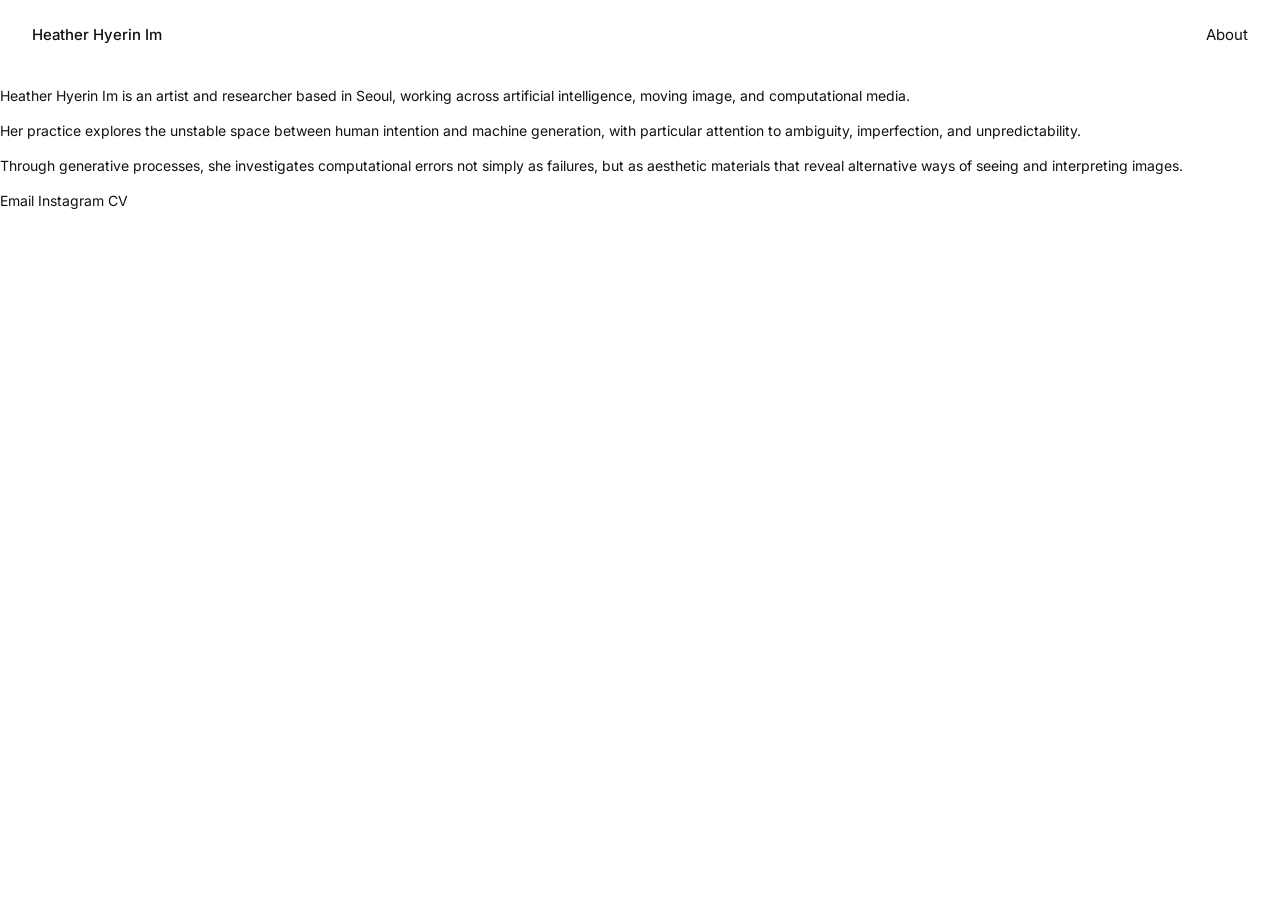
==== about.html @ bb5227f1 "Create about.html" ====
<!DOCTYPE html>
<html lang="en">

<head>
  <meta charset="UTF-8">
  <meta name="viewport" content="width=device-width, initial-scale=1.0">

  <title>About — Heather Hyerin Im</title>

  <link rel="preconnect" href="https://fonts.googleapis.com">
  <link rel="preconnect" href="https://fonts.gstatic.com" crossorigin>

  <link
    href="https://fonts.googleapis.com/css2?family=Inter:wght@400;500;600&display=swap"
    rel="stylesheet"
  >

  <link rel="stylesheet" href="style.css">
</head>

<body>

  <header class="site-header">
    <a href="index.html" class="site-name">
      Heather Hyerin Im
    </a>

    <nav>
      <a href="about.html">About</a>
    </nav>
  </header>


  <main class="about-page">

    <div class="about-text">

      <p>
        Heather Hyerin Im is an artist and researcher based in Seoul,
        working across artificial intelligence, moving image,
        and computational media.
      </p>

      <p>
        Her practice explores the unstable space between human intention
        and machine generation, with particular attention to ambiguity,
        imperfection, and unpredictability.
      </p>

      <p>
        Through generative processes, she investigates computational
        errors not simply as failures, but as aesthetic materials that
        reveal alternative ways of seeing and interpreting images.
      </p>

      <div class="about-links">
        <a href="mailto:YOUR_EMAIL">Email</a>
        <a href="YOUR_INSTAGRAM">Instagram</a>
        <a href="YOUR_CV">CV</a>
      </div>

    </div>

  </main>

</body>
</html>
---- style.css ----
/* GLOBAL */

* {
  box-sizing: border-box;
}
 
html {
  scroll-behavior: smooth;
}

body {
  margin: 0;
  padding: 0;

  background: #ffffff;
  color: #111111;

  font-family: 'Inter', sans-serif;
  font-size: 14px;
  line-height: 1.5;

  -webkit-font-smoothing: antialiased;
}

a {
  color: inherit;
  text-decoration: none;
}

a:hover {
  opacity: 0.5;
}


/* HEADER */

.site-header {
  display: flex;
  justify-content: space-between;
  align-items: center;

  padding: 24px 32px;

  font-size: 15px;
}

.site-name {
  font-weight: 500;
}

.site-header nav {
  display: flex;
  gap: 24px;
}


/* MAIN */

main {
  width: 100%;
}


/* PROJECT */

.project {
  padding: 70px 32px 100px;
}

.project-info {
  max-width: 650px;
  margin-bottom: 36px;
}

.project h2 {
  margin: 0 0 8px;

  font-size: 18px;
  font-weight: 500;
}

.project-medium {
  margin: 0 0 4px;
}

.project-year {
  margin: 0 0 24px;
}

.project-description {
  max-width: 600px;

  font-size: 14px;
  line-height: 1.65;
}


/* IMAGE GALLERY */

.project-gallery {
  display: grid;
  gap: 16px;

  width: 100%;
}

.project-gallery img {
  display: block;

  width: 100%;
  height: auto;
}

/* TWO IMAGES */

.two-columns {
  grid-template-columns: repeat(2, minmax(0, 1fr));
}

/* SINGLE IMAGE */

.single-column {
  grid-template-columns: 1fr;
}

.single-column img {
  max-width: 1100px;
}


/* FOOTER */

footer {
  padding: 60px 32px 30px;

  font-size: 12px;
  color: #666;
}


/* MOBILE */

@media (max-width: 768px) {

  .site-header {
    padding: 20px;
  }

  .project {
    padding: 55px 20px 70px;
  }

  .project-info {
    margin-bottom: 24px;
  }

  .two-columns {
    grid-template-columns: 1fr;
  }

  .project h2 {
    font-size: 17px;
  }

  footer {
    padding: 40px 20px;
  }

}
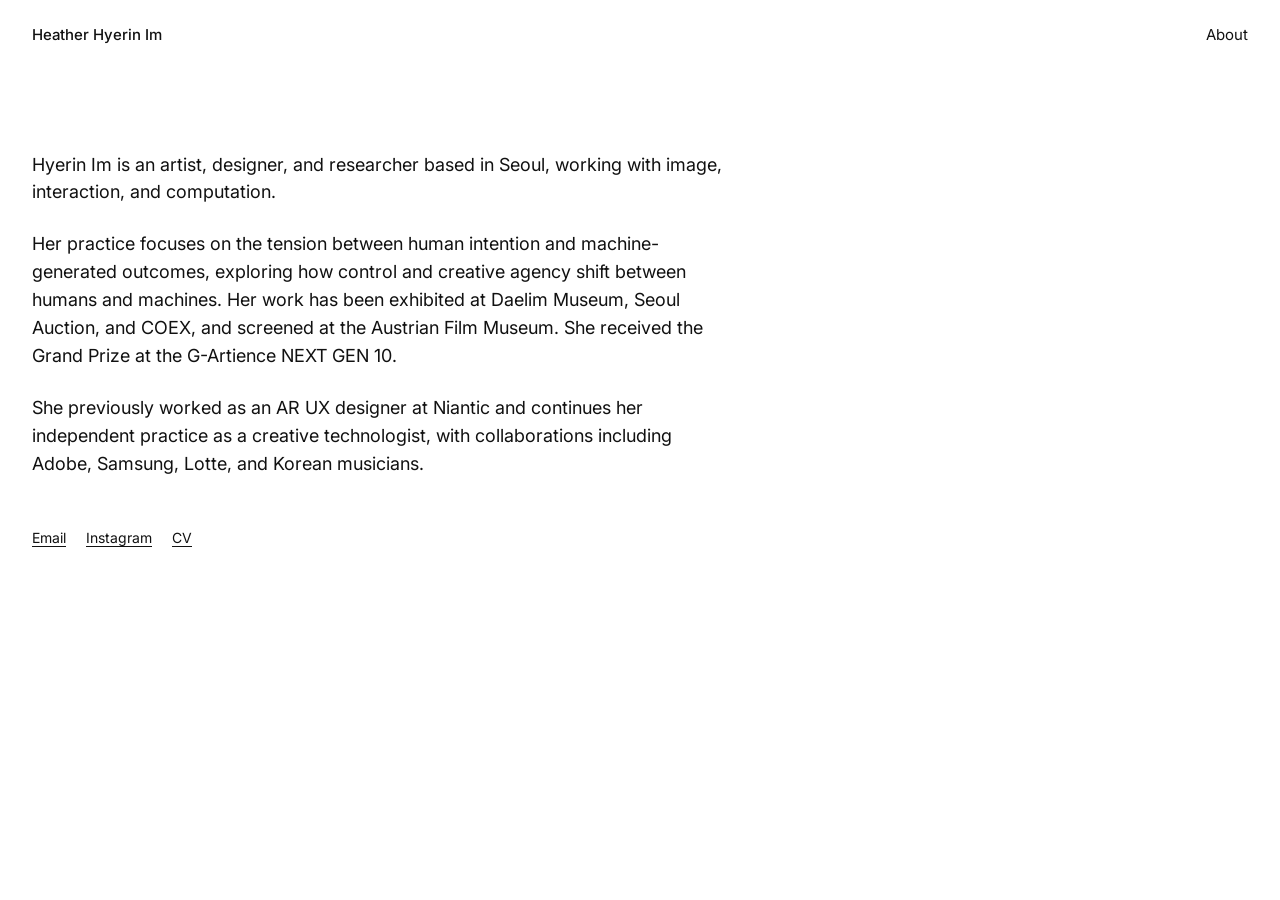
==== commit 8c8fcd53: "Update about.html" ====
--- a/about.html
+++ b/about.html
@@ -36,21 +36,22 @@
     <div class="about-text">
 
       <p>
-        Heather Hyerin Im is an artist and researcher based in Seoul,
-        working across artificial intelligence, moving image,
-        and computational media.
+        Hyerin Im is an artist, designer, and researcher based in Seoul, 
+        working with image, interaction, and computation.
       </p>
 
       <p>
-        Her practice explores the unstable space between human intention
-        and machine generation, with particular attention to ambiguity,
-        imperfection, and unpredictability.
+        Her practice focuses on the tension between human intention 
+        and machine-generated outcomes, exploring how control and creative agency 
+        shift between humans and machines. Her work has been exhibited at Daelim Museum, 
+        Seoul Auction, and COEX, and screened at the Austrian Film Museum. 
+        She received the Grand Prize at the G-Artience NEXT GEN 10.
       </p>
 
       <p>
-        Through generative processes, she investigates computational
-        errors not simply as failures, but as aesthetic materials that
-        reveal alternative ways of seeing and interpreting images.
+        She previously worked as an AR UX designer at Niantic and continues 
+        her independent practice as a creative technologist, 
+        with collaborations including Adobe, Samsung, Lotte, and Korean musicians.
       </p>
 
       <div class="about-links">
--- a/style.css
+++ b/style.css
@@ -167,3 +167,46 @@
   }
 
 }
+
+/* ABOUT */
+
+.about-page {
+  padding: 80px 32px 120px;
+}
+
+.about-text {
+  max-width: 700px;
+
+  font-size: 18px;
+  line-height: 1.55;
+}
+
+.about-text p {
+  margin: 0 0 24px;
+}
+
+.about-links {
+  display: flex;
+  gap: 20px;
+
+  margin-top: 50px;
+
+  font-size: 14px;
+}
+
+.about-links a {
+  text-decoration: underline;
+  text-underline-offset: 3px;
+}
+
+@media (max-width: 768px) {
+
+  .about-page {
+    padding: 50px 20px 80px;
+  }
+
+  .about-text {
+    font-size: 16px;
+  }
+
+}
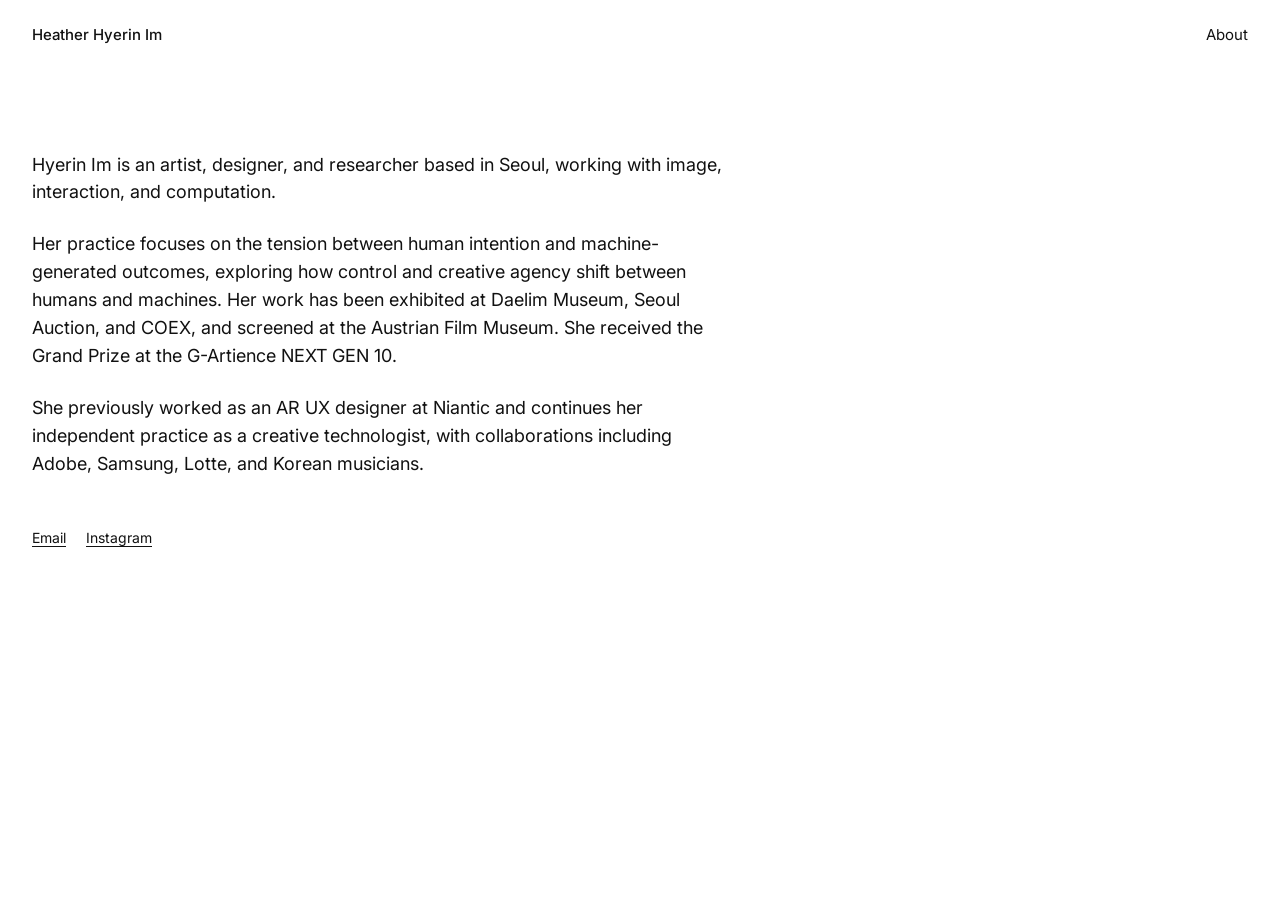
==== commit e18c4c98: "Update about.html" ====
--- a/about.html
+++ b/about.html
@@ -55,9 +55,8 @@
       </p>
 
       <div class="about-links">
-        <a href="mailto:YOUR_EMAIL">Email</a>
-        <a href="YOUR_INSTAGRAM">Instagram</a>
-        <a href="YOUR_CV">CV</a>
+        <a href="mailto:hyelin1122@gmail.com">Email</a>
+        <a href="https://www.instagram.com/heatherlim.studio/">Instagram</a>
       </div>
 
     </div>
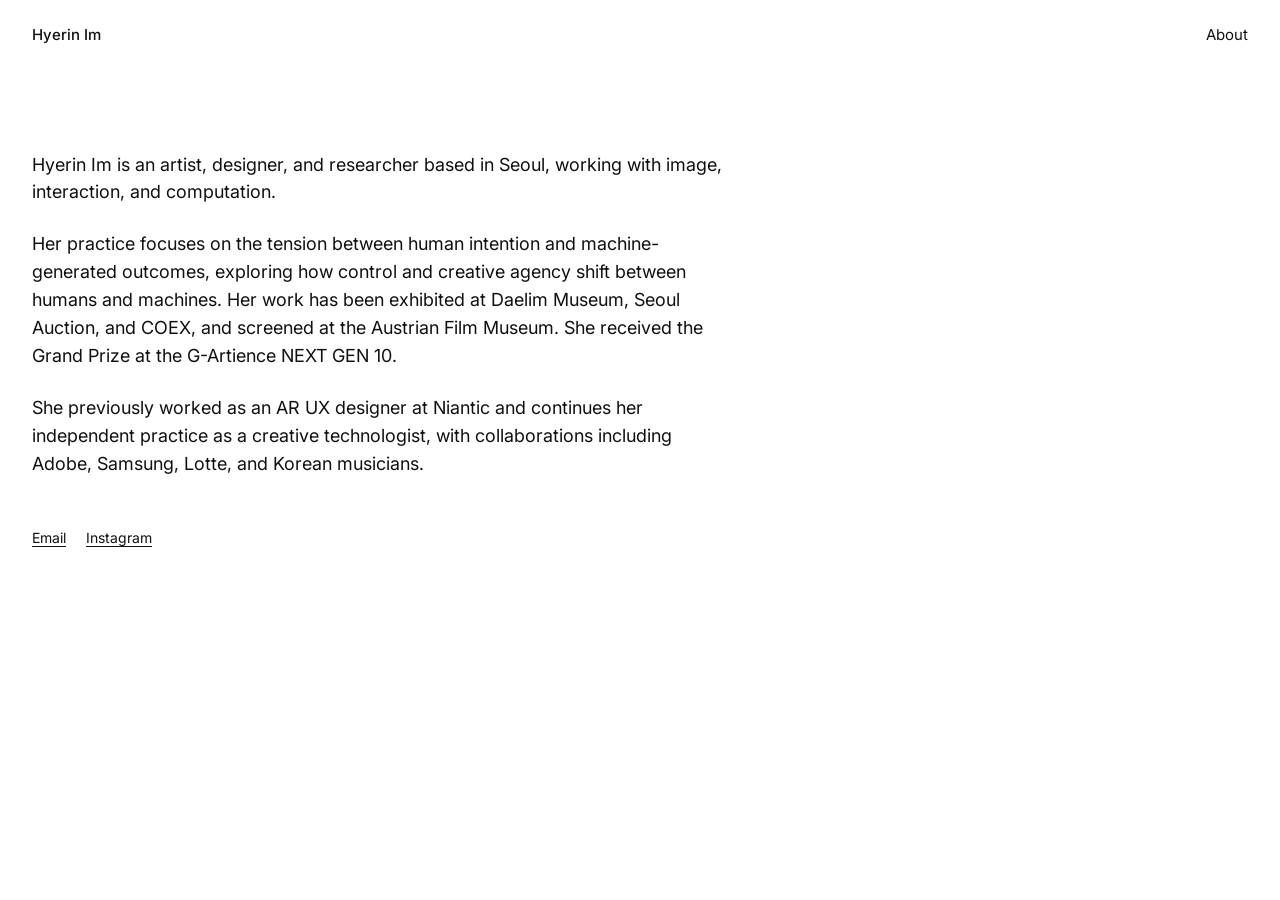
==== commit 155c0583: "Update about.html" ====
--- a/about.html
+++ b/about.html
@@ -5,7 +5,7 @@
   <meta charset="UTF-8">
   <meta name="viewport" content="width=device-width, initial-scale=1.0">
 
-  <title>About — Heather Hyerin Im</title>
+  <title>About — Hyerin Im</title>
 
   <link rel="preconnect" href="https://fonts.googleapis.com">
   <link rel="preconnect" href="https://fonts.gstatic.com" crossorigin>
@@ -22,7 +22,7 @@
 
   <header class="site-header">
     <a href="index.html" class="site-name">
-      Heather Hyerin Im
+      Hyerin Im
     </a>
 
     <nav>
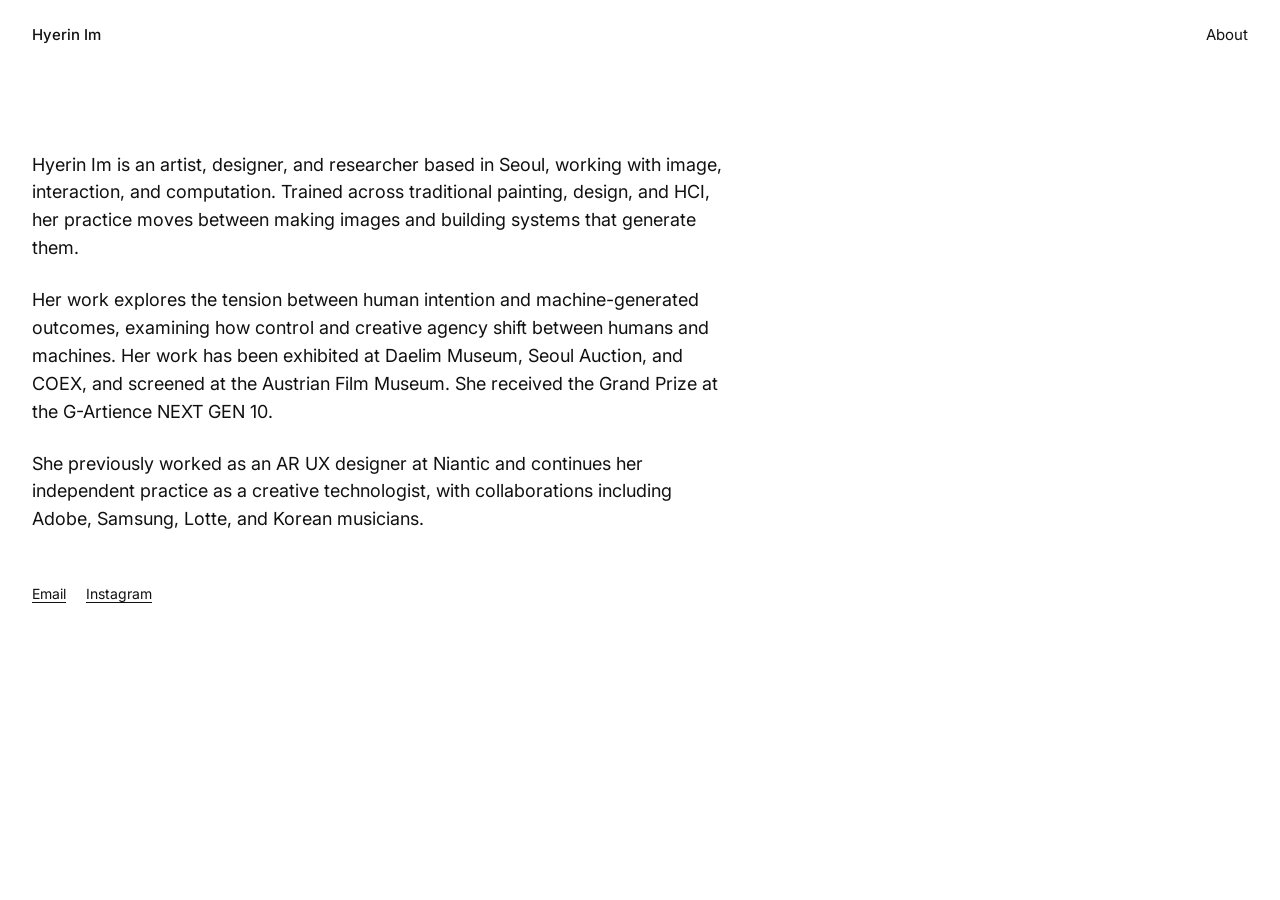
==== commit 6a4c85f5: "Update about.html" ====
--- a/about.html
+++ b/about.html
@@ -37,13 +37,14 @@
 
       <p>
         Hyerin Im is an artist, designer, and researcher based in Seoul, 
-        working with image, interaction, and computation.
+        working with image, interaction, and computation. Trained across traditional painting, 
+        design, and HCI, her practice moves between making images and building systems that generate them.
       </p>
 
       <p>
-        Her practice focuses on the tension between human intention 
-        and machine-generated outcomes, exploring how control and creative agency 
-        shift between humans and machines. Her work has been exhibited at Daelim Museum, 
+        Her work explores the tension between human intention and machine-generated outcomes, 
+        examining how control and creative agency shift between humans and machines.
+        Her work has been exhibited at Daelim Museum, 
         Seoul Auction, and COEX, and screened at the Austrian Film Museum. 
         She received the Grand Prize at the G-Artience NEXT GEN 10.
       </p>
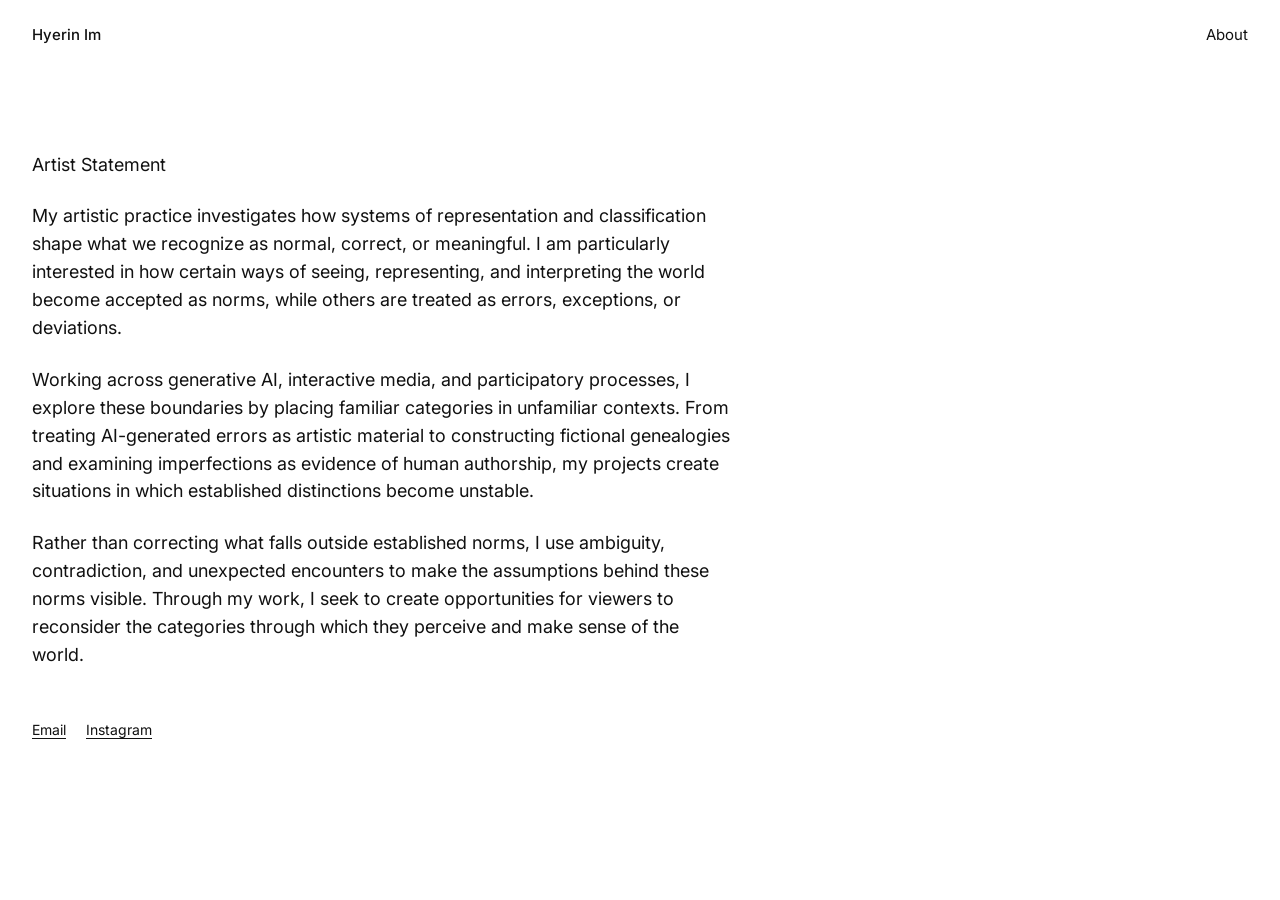
==== commit 33b0ba27: "Update about.html" ====
--- a/about.html
+++ b/about.html
@@ -36,23 +36,28 @@
     <div class="about-text">
 
       <p>
-        Hyerin Im is an artist, designer, and researcher based in Seoul, 
-        working with image, interaction, and computation. Trained across traditional painting, 
-        design, and HCI, her practice moves between making images and building systems that generate them.
+        Artist Statement
       </p>
 
       <p>
-        Her work explores the tension between human intention and machine-generated outcomes, 
-        examining how control and creative agency shift between humans and machines.
-        Her work has been exhibited at Daelim Museum, 
-        Seoul Auction, and COEX, and screened at the Austrian Film Museum. 
-        She received the Grand Prize at the G-Artience NEXT GEN 10.
+        My artistic practice investigates how systems of representation and classification shape 
+        what we recognize as normal, correct, or meaningful. I am particularly interested in how certain ways of seeing, 
+        representing, and interpreting the world become accepted as norms, while others are treated as errors, exceptions, or deviations.
       </p>
 
       <p>
-        She previously worked as an AR UX designer at Niantic and continues 
-        her independent practice as a creative technologist, 
-        with collaborations including Adobe, Samsung, Lotte, and Korean musicians.
+        Working across generative AI, interactive media, and participatory processes, 
+        I explore these boundaries by placing familiar categories in unfamiliar contexts. 
+        From treating AI-generated errors as artistic material to constructing fictional genealogies 
+        and examining imperfections as evidence of human authorship, 
+        my projects create situations in which established distinctions become unstable.
+      </p>
+
+      <p>
+        Rather than correcting what falls outside established norms, I use ambiguity, 
+        contradiction, and unexpected encounters to make the assumptions behind these norms visible. 
+        Through my work, I seek to create opportunities for viewers to reconsider the categories 
+        through which they perceive and make sense of the world.
       </p>
 
       <div class="about-links">
